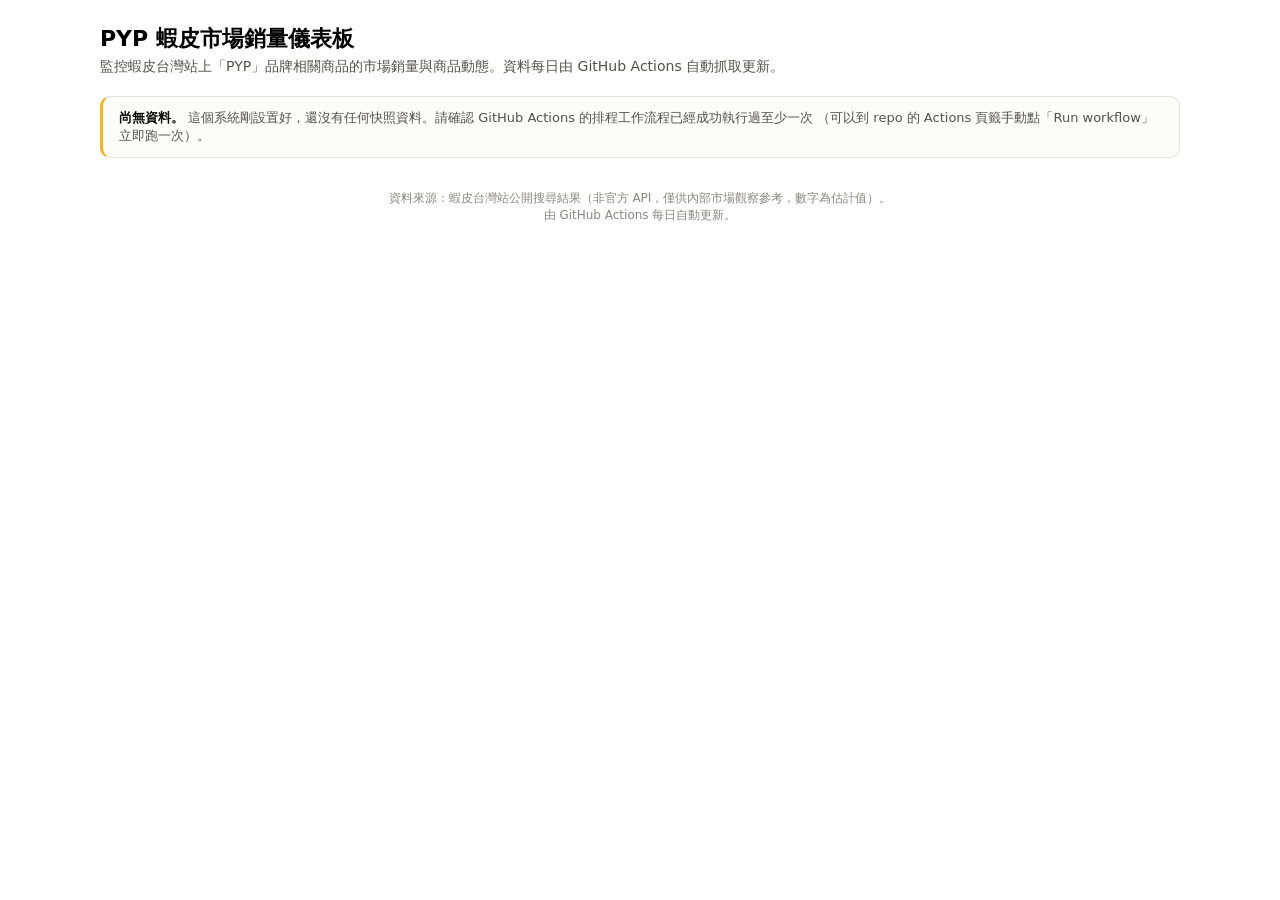
==== docs/index.html @ 97c87313 "Create index.html" ====
<!doctype html>
<html lang="zh-Hant">
<head>
<meta charset="utf-8" />
<meta name="viewport" content="width=device-width, initial-scale=1" />
<title>PYP 蝦皮市場銷量儀表板</title>
<style>
  .viz-root {
    color-scheme: light;
    --surface-1:      #fcfcfb;
    --page-plane:     #f9f9f7;
    --text-primary:   #0b0b0b;
    --text-secondary: #52514e;
    --text-muted:     #898781;
    --gridline:       #e1e0d9;
    --baseline:       #c3c2b7;
    --border:         rgba(11,11,11,0.10);
    --series-1:       #2a78d6; /* blue */
    --series-2:       #eb6834; /* orange */
    --series-3:       #1baf7a; /* aqua */
    --status-good:    #0ca30c;
    --status-warn:    #fab219;
    --status-crit:    #d03b3b;
  }
  @media (prefers-color-scheme: dark) {
    :root:where(:not([data-theme="light"])) .viz-root {
      color-scheme: dark;
      --surface-1:      #1a1a19;
      --page-plane:     #0d0d0d;
      --text-primary:   #ffffff;
      --text-secondary: #c3c2b7;
      --text-muted:     #898781;
      --gridline:       #2c2c2a;
      --baseline:       #383835;
      --border:         rgba(255,255,255,0.10);
      --series-1:       #3987e5;
      --series-2:       #d95926;
      --series-3:       #199e70;
      --status-good:    #0ca30c;
      --status-warn:    #fab219;
      --status-crit:    #e66767;
    }
  }
  :root[data-theme="dark"] .viz-root {
    color-scheme: dark;
    --surface-1:      #1a1a19;
    --page-plane:     #0d0d0d;
    --text-primary:   #ffffff;
    --text-secondary: #c3c2b7;
    --text-muted:     #898781;
    --gridline:       #2c2c2a;
    --baseline:       #383835;
    --border:         rgba(255,255,255,0.10);
    --series-1:       #3987e5;
    --series-2:       #d95926;
    --series-3:       #199e70;
    --status-good:    #0ca30c;
    --status-warn:    #fab219;
    --status-crit:    #e66767;
  }

  * { box-sizing: border-box; }
  html, body {
    margin: 0;
    background: var(--page-plane);
    color: var(--text-primary);
    font-family: system-ui, -apple-system, "Segoe UI", "PingFang TC", "Microsoft JhengHei", sans-serif;
  }
  body { padding: 24px 16px 64px; }
  .wrap { max-width: 1080px; margin: 0 auto; }

  header h1 { font-size: 22px; margin: 0 0 4px; }
  header p.sub { color: var(--text-secondary); margin: 0 0 20px; font-size: 14px; }

  .banner {
    border: 1px solid var(--border);
    background: var(--surface-1);
    border-radius: 10px;
    padding: 12px 16px;
    font-size: 13px;
    color: var(--text-secondary);
    margin-bottom: 20px;
    display: none;
  }
  .banner.show { display: block; }
  .banner.warn { border-left: 3px solid var(--status-warn); }
  .banner strong { color: var(--text-primary); }

  .stat-grid {
    display: grid;
    grid-template-columns: repeat(auto-fit, minmax(150px, 1fr));
    gap: 10px;
    margin-bottom: 24px;
  }
  .stat-tile {
    background: var(--surface-1);
    border: 1px solid var(--border);
    border-radius: 10px;
    padding: 14px 16px;
  }
  .stat-tile .label { font-size: 12px; color: var(--text-muted); margin-bottom: 6px; }
  .stat-tile .value {
    font-size: 26px;
    font-weight: 600;
    font-variant-numeric: proportional-nums;
  }
  .stat-tile .value small { font-size: 13px; color: var(--text-secondary); font-weight: 400; }

  section {
    background: var(--surface-1);
    border: 1px solid var(--border);
    border-radius: 12px;
    padding: 18px 20px;
    margin-bottom: 20px;
  }
  section h2 {
    font-size: 15px;
    margin: 0 0 14px;
    display: flex;
    align-items: center;
    justify-content: space-between;
    gap: 12px;
    flex-wrap: wrap;
  }
  section h2 .controls { display: flex; gap: 8px; align-items: center; font-weight: 400; }

  select, button {
    font: inherit;
    font-size: 13px;
    padding: 6px 10px;
    border-radius: 6px;
    border: 1px solid var(--border);
    background: var(--page-plane);
    color: var(--text-primary);
  }
  button { cursor: pointer; }
  button.active { background: var(--series-1); color: #fff; border-color: var(--series-1); }

  .chart-wrap { overflow-x: auto; }
  svg text { fill: var(--text-secondary); font-size: 11px; font-family: inherit; }
  .bar-value { fill: var(--text-primary); font-size: 11px; font-variant-numeric: tabular-nums; }
  .grid-line { stroke: var(--gridline); stroke-width: 1; }
  .baseline { stroke: var(--baseline); stroke-width: 1; }

  table { width: 100%; border-collapse: collapse; font-size: 13px; }
  table.wide-scroll-wrap { display: block; overflow-x: auto; }
  th, td {
    text-align: left;
    padding: 8px 10px;
    border-bottom: 1px solid var(--gridline);
    white-space: nowrap;
  }
  th { color: var(--text-muted); font-weight: 500; font-size: 12px; }
  td.num, th.num { text-align: right; font-variant-numeric: tabular-nums; }
  td.name-cell { white-space: normal; max-width: 320px; }
  tr:last-child td { border-bottom: none; }
  a { color: var(--series-1); text-decoration: none; }
  a:hover { text-decoration: underline; }

  .badge {
    display: inline-block;
    font-size: 11px;
    padding: 1px 6px;
    border-radius: 999px;
    border: 1px solid var(--border);
    color: var(--text-muted);
    margin-left: 6px;
  }
  .badge.partial { color: var(--status-warn); border-color: var(--status-warn); }

  .empty-state {
    color: var(--text-muted);
    font-size: 13px;
    padding: 24px 0;
    text-align: center;
  }

  footer { color: var(--text-muted); font-size: 12px; text-align: center; margin-top: 32px; }
  footer a { color: var(--text-muted); text-decoration: underline; }
</style>
</head>
<body>
<div class="viz-root wrap">

  <header>
    <h1>PYP 蝦皮市場銷量儀表板</h1>
    <p class="sub">監控蝦皮台灣站上「PYP」品牌相關商品的市場銷量與商品動態。資料每日由 GitHub Actions 自動抓取更新。</p>
  </header>

  <div id="banner-no-data" class="banner warn">
    <strong>尚無資料。</strong>
    這個系統剛設置好，還沒有任何快照資料。請確認 GitHub Actions 的排程工作流程已經成功執行過至少一次
    （可以到 repo 的 Actions 頁籤手動點「Run workflow」立即跑一次）。
  </div>

  <div id="banner-stale" class="banner warn">
    <strong>資料可能已過期。</strong>
    <span id="stale-detail"></span>
    這通常代表爬蟲最近被蝦皮擋下了，請檢查 GitHub Actions 的執行紀錄。
  </div>

  <div id="banner-partial" class="banner">
    <strong>提醒：</strong>
    目前顯示的部分銷量估計值標示了 <span class="badge partial">偏低估計</span>，代表系統在該期間開始前還沒開始追蹤這項商品，
    估計值可能低於實際銷量。詳見 README 的計算方式說明。
  </div>

  <div id="app" style="display:none">

    <div class="stat-grid">
      <div class="stat-tile"><div class="label">目前追蹤商品數</div><div class="value" id="stat-items">–</div></div>
      <div class="stat-tile"><div class="label">目前追蹤賣家數</div><div class="value" id="stat-shops">–</div></div>
      <div class="stat-tile"><div class="label">已累積追蹤天數</div><div class="value" id="stat-days">–</div></div>
      <div class="stat-tile"><div class="label">最後更新</div><div class="value" id="stat-updated" style="font-size:16px">–</div></div>
    </div>

    <section>
      <h2>
        <span>各期預估銷量趨勢</span>
        <span class="controls">
          <button id="btn-quarterly" class="active">季</button>
          <button id="btn-annual">年</button>
        </span>
      </h2>
      <div class="chart-wrap"><svg id="trend-chart" width="100%" height="220"></svg></div>
      <div id="trend-empty" class="empty-state" style="display:none">目前資料還不足以畫出趨勢圖，至少需要走過一個完整的統計期間。</div>
    </section>

    <section>
      <h2>
        <span>商品排行</span>
        <span class="controls">
          <label style="font-size:13px;color:var(--text-secondary)">期間：</label>
          <select id="period-select"></select>
        </span>
      </h2>
      <div class="wide-scroll-wrap">
        <table id="items-table">
          <thead>
            <tr>
              <th>#</th>
              <th>商品名稱</th>
              <th>賣家</th>
              <th class="num">價格</th>
              <th class="num">預估銷量</th>
              <th>關鍵字</th>
            </tr>
          </thead>
          <tbody></tbody>
        </table>
      </div>
      <div id="items-empty" class="empty-state" style="display:none">此期間沒有資料。</div>
    </section>

    <section>
      <h2><span>賣家排行</span></h2>
      <div class="wide-scroll-wrap">
        <table id="shops-table">
          <thead>
            <tr>
              <th>#</th>
              <th>賣家</th>
              <th class="num">商品數</th>
              <th class="num">預估銷量</th>
            </tr>
          </thead>
          <tbody></tbody>
        </table>
      </div>
      <div id="shops-empty" class="empty-state" style="display:none">此期間沒有資料。</div>
    </section>

    <section>
      <h2><span>目前追蹤中的商品（最新一次快照）</span></h2>
      <div class="wide-scroll-wrap">
        <table id="latest-table">
          <thead>
            <tr>
              <th>#</th>
              <th>商品名稱</th>
              <th>賣家</th>
              <th class="num">價格</th>
              <th class="num">累計已售</th>
              <th>最後看到日期</th>
            </tr>
          </thead>
          <tbody></tbody>
        </table>
      </div>
    </section>

  </div>

  <footer>
    資料來源：蝦皮台灣站公開搜尋結果（非官方 API，僅供內部市場觀察參考，數字為估計值）。
    <br />由 GitHub Actions 每日自動更新。
  </footer>

</div>

<script>
(function () {
  "use strict";

  const fmtInt = (n) => (n === null || n === undefined) ? "–" : n.toLocaleString("zh-TW");
  const fmtPrice = (n) => (n === null || n === undefined) ? "–" : "NT$" + n.toLocaleString("zh-TW", {maximumFractionDigits: 0});

  async function loadJSON(path) {
    try {
      const res = await fetch(path, { cache: "no-store" });
      if (!res.ok) return null;
      return await res.json();
    } catch (e) {
      return null;
    }
  }

  function daysSinceDateString(dateStr) {
    // dateStr is a plain "YYYY-MM-DD" (no time/timezone) date, e.g. meta.last_date
    const then = new Date(dateStr + "T00:00:00+08:00");
    const now = new Date();
    return Math.floor((now - then) / (1000 * 60 * 60 * 24));
  }

  function renderTrendChart(periods) {
    const svg = document.getElementById("trend-chart");
    const emptyEl = document.getElementById("trend-empty");
    svg.innerHTML = "";

    if (!periods || periods.length === 0) {
      emptyEl.style.display = "block";
      svg.style.display = "none";
      return;
    }
    emptyEl.style.display = "none";
    svg.style.display = "block";

    const W = Math.max(480, periods.length * 90);
    const H = 220;
    const padL = 46, padR = 16, padT = 16, padB = 32;
    svg.setAttribute("viewBox", `0 0 ${W} ${H}`);
    svg.setAttribute("width", W);

    const maxVal = Math.max(1, ...periods.map(p => p.total_sold_estimate || 0));
    const innerH = H - padT - padB;
    const innerW = W - padL - padR;
    const barSlot = innerW / periods.length;
    const barW = Math.min(48, barSlot * 0.5);

    const ns = "http://www.w3.org/2000/svg";
    const g = document.createElementNS(ns, "g");

    // gridlines (4 horizontal steps)
    const steps = 4;
    for (let i = 0; i <= steps; i++) {
      const y = padT + innerH - (innerH * i / steps);
      const line = document.createElementNS(ns, "line");
      line.setAttribute("x1", padL); line.setAttribute("x2", W - padR);
      line.setAttribute("y1", y); line.setAttribute("y2", y);
      line.setAttribute("class", i === 0 ? "baseline" : "grid-line");
      g.appendChild(line);

      const label = document.createElementNS(ns, "text");
      label.setAttribute("x", padL - 8);
      label.setAttribute("y", y + 4);
      label.setAttribute("text-anchor", "end");
      label.textContent = Math.round(maxVal * i / steps).toLocaleString("zh-TW");
      g.appendChild(label);
    }

    periods.forEach((p, i) => {
      const val = p.total_sold_estimate || 0;
      const barH = maxVal > 0 ? (val / maxVal) * innerH : 0;
      const x = padL + i * barSlot + (barSlot - barW) / 2;
      const y = padT + innerH - barH;

      const rect = document.createElementNS(ns, "rect");
      rect.setAttribute("x", x);
      rect.setAttribute("y", y);
      rect.setAttribute("width", barW);
      rect.setAttribute("height", Math.max(barH, 1));
      rect.setAttribute("rx", 4);
      rect.setAttribute("fill", "var(--series-1)");
      const title = document.createElementNS(ns, "title");
      title.textContent = `${p.period}：預估銷量 ${val.toLocaleString("zh-TW")} 件${p.has_partial_data ? "（含偏低估計）" : ""}`;
      rect.appendChild(title);
      g.appendChild(rect);

      if (p.has_partial_data) {
        const mark = document.createElementNS(ns, "text");
        mark.setAttribute("x", x + barW / 2);
        mark.setAttribute("y", y - 6);
        mark.setAttribute("text-anchor", "middle");
        mark.setAttribute("fill", "var(--status-warn)");
        mark.textContent = "≈";
        g.appendChild(mark);
      }

      const valLabel = document.createElementNS(ns, "text");
      valLabel.setAttribute("class", "bar-value");
      valLabel.setAttribute("x", x + barW / 2);
      valLabel.setAttribute("y", y - (p.has_partial_data ? 20 : 6));
      valLabel.setAttribute("text-anchor", "middle");
      valLabel.textContent = val.toLocaleString("zh-TW");
      g.appendChild(valLabel);

      const xLabel = document.createElementNS(ns, "text");
      xLabel.setAttribute("x", x + barW / 2);
      xLabel.setAttribute("y", H - padB + 18);
      xLabel.setAttribute("text-anchor", "middle");
      xLabel.textContent = p.period;
      g.appendChild(xLabel);
    });

    svg.appendChild(g);
  }

  function shopLabel(row) {
    const name = row.shop_name;
    const url = row.shop_url || (row.shopid ? `https://shopee.tw/shop/${row.shopid}` : "#");
    const text = name ? name : (row.shopid ? `賣家 #${row.shopid}` : "未知賣家");
    return `<a href="${url}" target="_blank" rel="noopener">${escapeHtml(text)}</a>`;
  }

  function escapeHtml(s) {
    return String(s ?? "").replace(/[&<>"']/g, (c) => ({
      "&": "&amp;", "<": "&lt;", ">": "&gt;", '"': "&quot;", "'": "&#39;",
    }[c]));
  }

  function renderItemsTable(items) {
    const tbody = document.querySelector("#items-table tbody");
    const emptyEl = document.getElementById("items-empty");
    tbody.innerHTML = "";
    if (!items || items.length === 0) {
      emptyEl.style.display = "block";
      return;
    }
    emptyEl.style.display = "none";
    items.slice(0, 50).forEach((row, i) => {
      const tr = document.createElement("tr");
      tr.innerHTML = `
        <td>${i + 1}</td>
        <td class="name-cell"><a href="${row.url}" target="_blank" rel="noopener">${escapeHtml(row.item_name)}</a></td>
        <td>${shopLabel(row)}</td>
        <td class="num">${fmtPrice(row.price_twd)}</td>
        <td class="num">${fmtInt(row.sold_estimate)}${row.partial ? '<span class="badge partial">偏低估計</span>' : ""}</td>
        <td>${escapeHtml(row.keyword)}</td>
      `;
      tbody.appendChild(tr);
    });
  }

  function renderShopsTable(shops) {
    const tbody = document.querySelector("#shops-table tbody");
    const emptyEl = document.getElementById("shops-empty");
    tbody.innerHTML = "";
    if (!shops || shops.length === 0) {
      emptyEl.style.display = "block";
      return;
    }
    emptyEl.style.display = "none";
    shops.slice(0, 30).forEach((row, i) => {
      const tr = document.createElement("tr");
      tr.innerHTML = `
        <td>${i + 1}</td>
        <td>${shopLabel(row)}</td>
        <td class="num">${fmtInt(row.item_count)}</td>
        <td class="num">${fmtInt(row.sold_estimate)}${row.partial ? '<span class="badge partial">偏低估計</span>' : ""}</td>
      `;
      tbody.appendChild(tr);
    });
  }

  function renderLatestTable(latest) {
    const tbody = document.querySelector("#latest-table tbody");
    tbody.innerHTML = "";
    (latest || []).slice(0, 50).forEach((row, i) => {
      const tr = document.createElement("tr");
      tr.innerHTML = `
        <td>${i + 1}</td>
        <td class="name-cell"><a href="${row.url}" target="_blank" rel="noopener">${escapeHtml(row.item_name)}</a></td>
        <td>${shopLabel(row)}</td>
        <td class="num">${fmtPrice(row.price_twd)}</td>
        <td class="num">${fmtInt(row.historical_sold)}</td>
        <td>${escapeHtml(row.date)}</td>
      `;
      tbody.appendChild(tr);
    });
  }

  async function main() {
    const [meta, latest, quarterly, annual] = await Promise.all([
      loadJSON("data/meta.json"),
      loadJSON("data/latest.json"),
      loadJSON("data/quarterly.json"),
      loadJSON("data/annual.json"),
    ]);

    if (!meta || meta.status === "no_data") {
      document.getElementById("banner-no-data").classList.add("show");
      return;
    }

    document.getElementById("app").style.display = "block";
    document.getElementById("stat-items").textContent = fmtInt(meta.total_items_latest);
    document.getElementById("stat-days").textContent = fmtInt(meta.days_tracked);
    document.getElementById("stat-updated").textContent = new Date(meta.last_updated).toLocaleString("zh-TW");

    const uniqueShops = new Set((latest || []).map(r => r.shopid));
    document.getElementById("stat-shops").textContent = fmtInt(uniqueShops.size);

    const staleDays = daysSinceDateString(meta.last_date);
    if (staleDays >= 2) {
      document.getElementById("stale-detail").textContent =
        `最新資料距今已經 ${staleDays} 天沒有更新（最後日期：${meta.last_date}）。`;
      document.getElementById("banner-stale").classList.add("show");
    }

    const anyPartial = (quarterly || []).some(p => p.has_partial_data) || (annual || []).some(p => p.has_partial_data);
    if (anyPartial) {
      document.getElementById("banner-partial").classList.add("show");
    }

    let mode = "quarterly";
    const dataByMode = { quarterly: quarterly || [], annual: annual || [] };

    const periodSelect = document.getElementById("period-select");

    function populatePeriodSelect() {
      const periods = dataByMode[mode];
      periodSelect.innerHTML = "";
      periods.slice().reverse().forEach((p) => {
        const opt = document.createElement("option");
        opt.value = p.period;
        opt.textContent = p.period;
        periodSelect.appendChild(opt);
      });
    }

    function renderForSelectedPeriod() {
      const periods = dataByMode[mode];
      const selected = periods.find(p => p.period === periodSelect.value) || periods[periods.length - 1];
      if (!selected) {
        renderItemsTable([]);
        renderShopsTable([]);
        return;
      }
      renderItemsTable(selected.items);
      renderShopsTable(selected.shops);
    }

    function refreshAll() {
      renderTrendChart(dataByMode[mode]);
      populatePeriodSelect();
      renderForSelectedPeriod();
    }

    document.getElementById("btn-quarterly").addEventListener("click", () => {
      mode = "quarterly";
      document.getElementById("btn-quarterly").classList.add("active");
      document.getElementById("btn-annual").classList.remove("active");
      refreshAll();
    });
    document.getElementById("btn-annual").addEventListener("click", () => {
      mode = "annual";
      document.getElementById("btn-annual").classList.add("active");
      document.getElementById("btn-quarterly").classList.remove("active");
      refreshAll();
    });
    periodSelect.addEventListener("change", renderForSelectedPeriod);

    refreshAll();
    renderLatestTable(latest);
  }

  main();
})();
</script>
</body>
</html>
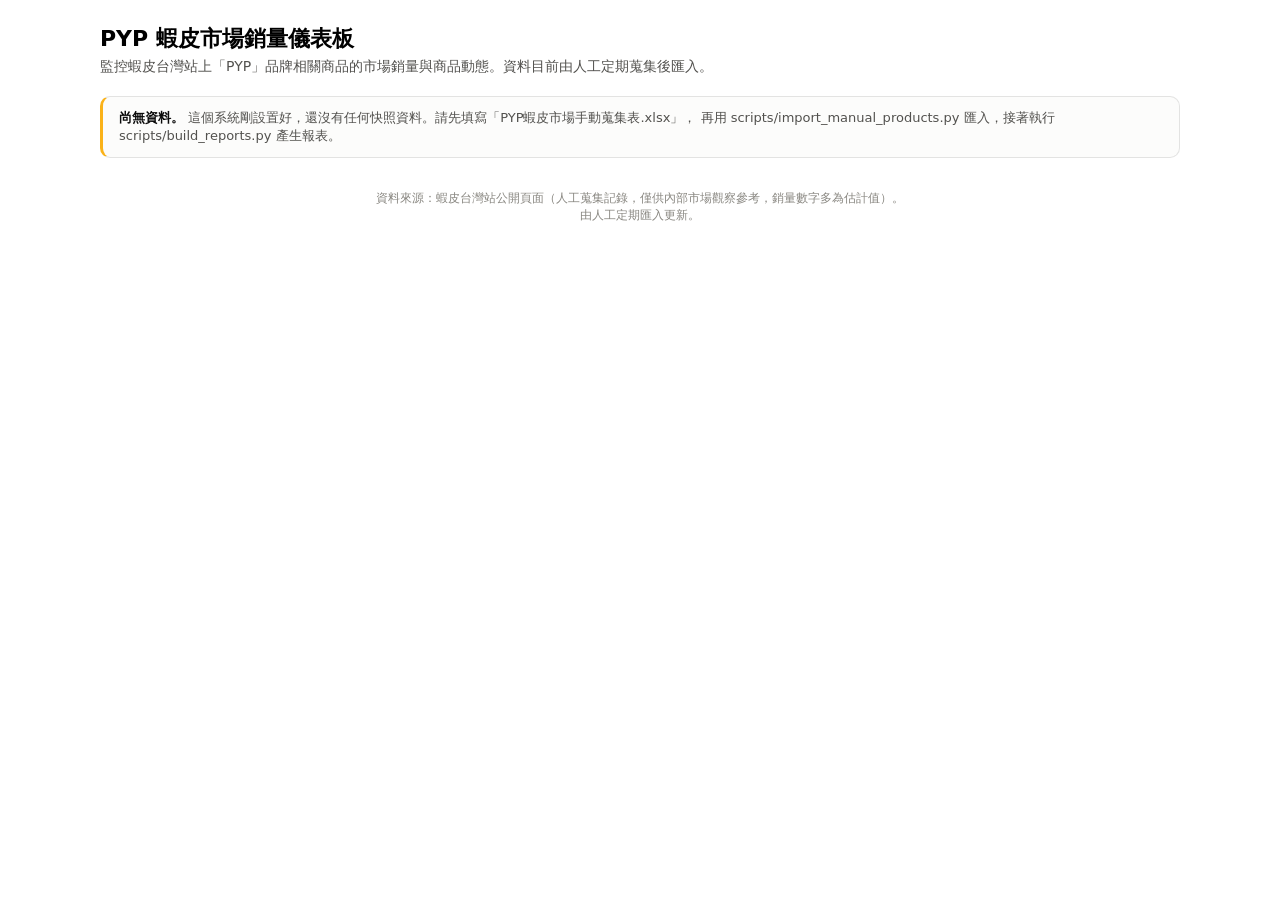
==== commit 7fec3ae4: "Add files via upload" ====
--- a/docs/index.html
+++ b/docs/index.html
@@ -184,19 +184,19 @@
 
   <header>
     <h1>PYP 蝦皮市場銷量儀表板</h1>
-    <p class="sub">監控蝦皮台灣站上「PYP」品牌相關商品的市場銷量與商品動態。資料每日由 GitHub Actions 自動抓取更新。</p>
+    <p class="sub">監控蝦皮台灣站上「PYP」品牌相關商品的市場銷量與商品動態。資料目前由人工定期蒐集後匯入。</p>
   </header>
 
   <div id="banner-no-data" class="banner warn">
     <strong>尚無資料。</strong>
-    這個系統剛設置好，還沒有任何快照資料。請確認 GitHub Actions 的排程工作流程已經成功執行過至少一次
-    （可以到 repo 的 Actions 頁籤手動點「Run workflow」立即跑一次）。
+    這個系統剛設置好，還沒有任何快照資料。請先填寫「PYP蝦皮市場手動蒐集表.xlsx」，
+    再用 scripts/import_manual_products.py 匯入，接著執行 scripts/build_reports.py 產生報表。
   </div>
 
   <div id="banner-stale" class="banner warn">
-    <strong>資料可能已過期。</strong>
+    <strong>資料有一段時間沒更新了。</strong>
     <span id="stale-detail"></span>
-    這通常代表爬蟲最近被蝦皮擋下了，請檢查 GitHub Actions 的執行紀錄。
+    資料目前是人工定期蒐集匯入，建議至少每季更新一次。
   </div>
 
   <div id="banner-partial" class="banner">
@@ -289,11 +289,22 @@
       </div>
     </section>
 
+    <section>
+      <h2><span>規格別市場需求推估</span></h2>
+      <p style="font-size:12px;color:var(--text-muted);margin:-6px 0 14px;">
+        以下數字是<strong style="color:var(--text-secondary)">推估值</strong>，不是蝦皮公開的精確銷量——蝦皮只公開「整個商品」的總銷量，
+        不會公開個別規格（顏色/尺寸等）分別賣了多少。這裡的做法是抽樣該商品最近一批評價，依買家購買的規格分類算出各規格的評價則數佔比，
+        再乘上該商品的總銷量反推。前提假設是「留評價的比例在各規格之間差不多」，實際上可能有落差，僅供參考，不宜視為精確數字。
+      </p>
+      <div id="variant-list"></div>
+      <div id="variant-empty" class="empty-state" style="display:none">目前沒有規格推估資料（尚未匯入「規格評價統計」工作表的資料，這是選填項目）。</div>
+    </section>
+
   </div>
 
   <footer>
-    資料來源：蝦皮台灣站公開搜尋結果（非官方 API，僅供內部市場觀察參考，數字為估計值）。
-    <br />由 GitHub Actions 每日自動更新。
+    資料來源：蝦皮台灣站公開頁面（人工蒐集記錄，僅供內部市場觀察參考，銷量數字多為估計值）。
+    <br />由人工定期匯入更新。
   </footer>
 
 </div>
@@ -489,12 +500,87 @@
     });
   }
 
+  function renderVariantEstimates(payload) {
+    const wrap = document.getElementById("variant-list");
+    const emptyEl = document.getElementById("variant-empty");
+    wrap.innerHTML = "";
+
+    const products = payload && payload.products ? payload.products : [];
+    if (products.length === 0) {
+      emptyEl.style.display = "block";
+      return;
+    }
+    emptyEl.style.display = "none";
+
+    products.forEach((p) => {
+      const card = document.createElement("div");
+      card.style.marginBottom = "18px";
+      card.style.paddingBottom = "14px";
+      card.style.borderBottom = "1px solid var(--gridline)";
+
+      const title = document.createElement("div");
+      title.style.fontSize = "13px";
+      title.style.marginBottom = "8px";
+      title.innerHTML = `<strong>${escapeHtml(p.item_name)}</strong>
+        <span style="color:var(--text-muted)">
+          — 總銷量 ${fmtInt(p.total_sold)} 件，抽樣評價 ${fmtInt(p.sample_total_reviews)} 則
+        </span>`;
+      card.appendChild(title);
+
+      const maxShare = Math.max(...p.variants.map(v => v.share), 0.0001);
+      p.variants.forEach((v) => {
+        const row = document.createElement("div");
+        row.style.display = "flex";
+        row.style.alignItems = "center";
+        row.style.gap = "10px";
+        row.style.marginBottom = "4px";
+        row.style.fontSize = "12px";
+
+        const label = document.createElement("div");
+        label.style.width = "110px";
+        label.style.flexShrink = "0";
+        label.style.color = "var(--text-secondary)";
+        label.textContent = v.variant;
+
+        const barTrack = document.createElement("div");
+        barTrack.style.flex = "1";
+        barTrack.style.background = "var(--gridline)";
+        barTrack.style.borderRadius = "4px";
+        barTrack.style.height = "14px";
+        barTrack.style.position = "relative";
+
+        const barFill = document.createElement("div");
+        barFill.style.width = `${Math.max((v.share / maxShare) * 100, 2)}%`;
+        barFill.style.background = "var(--series-1)";
+        barFill.style.height = "100%";
+        barFill.style.borderRadius = "4px";
+        barTrack.appendChild(barFill);
+
+        const valueLabel = document.createElement("div");
+        valueLabel.style.width = "150px";
+        valueLabel.style.flexShrink = "0";
+        valueLabel.style.textAlign = "right";
+        valueLabel.style.fontVariantNumeric = "tabular-nums";
+        valueLabel.textContent =
+          `${(v.share * 100).toFixed(1)}%（推估約 ${fmtInt(v.estimated_sold)} 件，${v.sample_reviews} 則評價）`;
+
+        row.appendChild(label);
+        row.appendChild(barTrack);
+        row.appendChild(valueLabel);
+        card.appendChild(row);
+      });
+
+      wrap.appendChild(card);
+    });
+  }
+
   async function main() {
-    const [meta, latest, quarterly, annual] = await Promise.all([
+    const [meta, latest, quarterly, annual, variantEstimates] = await Promise.all([
       loadJSON("data/meta.json"),
       loadJSON("data/latest.json"),
       loadJSON("data/quarterly.json"),
       loadJSON("data/annual.json"),
+      loadJSON("data/variant_estimates.json"),
     ]);
 
     if (!meta || meta.status === "no_data") {
@@ -511,7 +597,9 @@
     document.getElementById("stat-shops").textContent = fmtInt(uniqueShops.size);
 
     const staleDays = daysSinceDateString(meta.last_date);
-    if (staleDays >= 2) {
+    if (staleDays >= 100) {
+      // 資料現在是人工定期匯入（建議至少每季一次），所以用比較長的天數才提醒，
+      // 避免「兩天沒更新」這種對每日自動排程才合理的門檻，在人工流程下天天跳警告。
       document.getElementById("stale-detail").textContent =
         `最新資料距今已經 ${staleDays} 天沒有更新（最後日期：${meta.last_date}）。`;
       document.getElementById("banner-stale").classList.add("show");
@@ -572,6 +660,7 @@
 
     refreshAll();
     renderLatestTable(latest);
+    renderVariantEstimates(variantEstimates);
   }
 
   main();
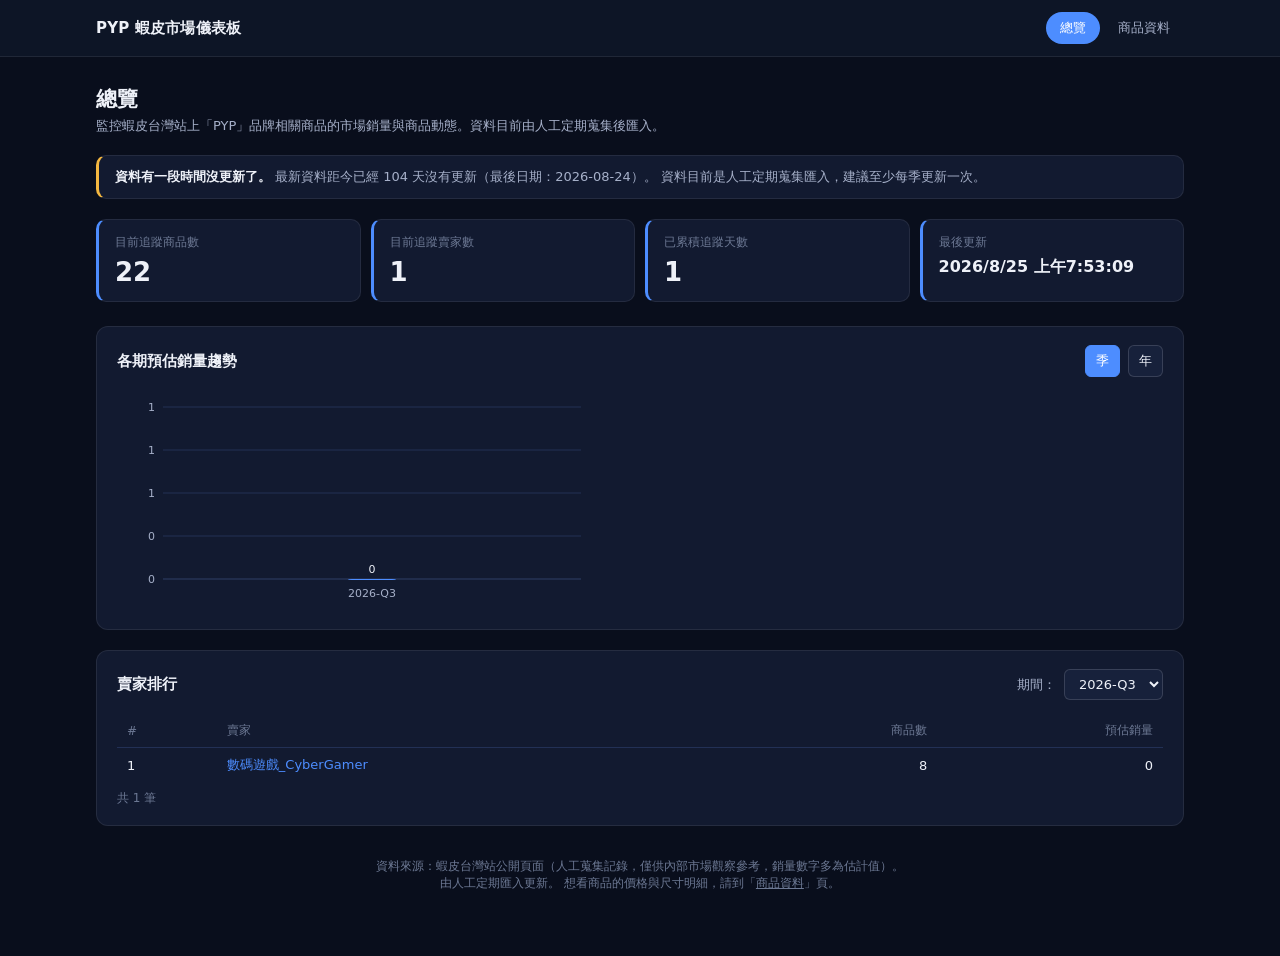
==== commit 521e8248: "666" ====
--- a/docs/index.html
+++ b/docs/index.html
@@ -4,186 +4,24 @@
 <meta charset="utf-8" />
 <meta name="viewport" content="width=device-width, initial-scale=1" />
 <title>PYP 蝦皮市場銷量儀表板</title>
-<style>
-  .viz-root {
-    color-scheme: light;
-    --surface-1:      #fcfcfb;
-    --page-plane:     #f9f9f7;
-    --text-primary:   #0b0b0b;
-    --text-secondary: #52514e;
-    --text-muted:     #898781;
-    --gridline:       #e1e0d9;
-    --baseline:       #c3c2b7;
-    --border:         rgba(11,11,11,0.10);
-    --series-1:       #2a78d6; /* blue */
-    --series-2:       #eb6834; /* orange */
-    --series-3:       #1baf7a; /* aqua */
-    --status-good:    #0ca30c;
-    --status-warn:    #fab219;
-    --status-crit:    #d03b3b;
-  }
-  @media (prefers-color-scheme: dark) {
-    :root:where(:not([data-theme="light"])) .viz-root {
-      color-scheme: dark;
-      --surface-1:      #1a1a19;
-      --page-plane:     #0d0d0d;
-      --text-primary:   #ffffff;
-      --text-secondary: #c3c2b7;
-      --text-muted:     #898781;
-      --gridline:       #2c2c2a;
-      --baseline:       #383835;
-      --border:         rgba(255,255,255,0.10);
-      --series-1:       #3987e5;
-      --series-2:       #d95926;
-      --series-3:       #199e70;
-      --status-good:    #0ca30c;
-      --status-warn:    #fab219;
-      --status-crit:    #e66767;
-    }
-  }
-  :root[data-theme="dark"] .viz-root {
-    color-scheme: dark;
-    --surface-1:      #1a1a19;
-    --page-plane:     #0d0d0d;
-    --text-primary:   #ffffff;
-    --text-secondary: #c3c2b7;
-    --text-muted:     #898781;
-    --gridline:       #2c2c2a;
-    --baseline:       #383835;
-    --border:         rgba(255,255,255,0.10);
-    --series-1:       #3987e5;
-    --series-2:       #d95926;
-    --series-3:       #199e70;
-    --status-good:    #0ca30c;
-    --status-warn:    #fab219;
-    --status-crit:    #e66767;
-  }
-
-  * { box-sizing: border-box; }
-  html, body {
-    margin: 0;
-    background: var(--page-plane);
-    color: var(--text-primary);
-    font-family: system-ui, -apple-system, "Segoe UI", "PingFang TC", "Microsoft JhengHei", sans-serif;
-  }
-  body { padding: 24px 16px 64px; }
-  .wrap { max-width: 1080px; margin: 0 auto; }
-
-  header h1 { font-size: 22px; margin: 0 0 4px; }
-  header p.sub { color: var(--text-secondary); margin: 0 0 20px; font-size: 14px; }
-
-  .banner {
-    border: 1px solid var(--border);
-    background: var(--surface-1);
-    border-radius: 10px;
-    padding: 12px 16px;
-    font-size: 13px;
-    color: var(--text-secondary);
-    margin-bottom: 20px;
-    display: none;
-  }
-  .banner.show { display: block; }
-  .banner.warn { border-left: 3px solid var(--status-warn); }
-  .banner strong { color: var(--text-primary); }
-
-  .stat-grid {
-    display: grid;
-    grid-template-columns: repeat(auto-fit, minmax(150px, 1fr));
-    gap: 10px;
-    margin-bottom: 24px;
-  }
-  .stat-tile {
-    background: var(--surface-1);
-    border: 1px solid var(--border);
-    border-radius: 10px;
-    padding: 14px 16px;
-  }
-  .stat-tile .label { font-size: 12px; color: var(--text-muted); margin-bottom: 6px; }
-  .stat-tile .value {
-    font-size: 26px;
-    font-weight: 600;
-    font-variant-numeric: proportional-nums;
-  }
-  .stat-tile .value small { font-size: 13px; color: var(--text-secondary); font-weight: 400; }
-
-  section {
-    background: var(--surface-1);
-    border: 1px solid var(--border);
-    border-radius: 12px;
-    padding: 18px 20px;
-    margin-bottom: 20px;
-  }
-  section h2 {
-    font-size: 15px;
-    margin: 0 0 14px;
-    display: flex;
-    align-items: center;
-    justify-content: space-between;
-    gap: 12px;
-    flex-wrap: wrap;
-  }
-  section h2 .controls { display: flex; gap: 8px; align-items: center; font-weight: 400; }
-
-  select, button {
-    font: inherit;
-    font-size: 13px;
-    padding: 6px 10px;
-    border-radius: 6px;
-    border: 1px solid var(--border);
-    background: var(--page-plane);
-    color: var(--text-primary);
-  }
-  button { cursor: pointer; }
-  button.active { background: var(--series-1); color: #fff; border-color: var(--series-1); }
-
-  .chart-wrap { overflow-x: auto; }
-  svg text { fill: var(--text-secondary); font-size: 11px; font-family: inherit; }
-  .bar-value { fill: var(--text-primary); font-size: 11px; font-variant-numeric: tabular-nums; }
-  .grid-line { stroke: var(--gridline); stroke-width: 1; }
-  .baseline { stroke: var(--baseline); stroke-width: 1; }
-
-  table { width: 100%; border-collapse: collapse; font-size: 13px; }
-  table.wide-scroll-wrap { display: block; overflow-x: auto; }
-  th, td {
-    text-align: left;
-    padding: 8px 10px;
-    border-bottom: 1px solid var(--gridline);
-    white-space: nowrap;
-  }
-  th { color: var(--text-muted); font-weight: 500; font-size: 12px; }
-  td.num, th.num { text-align: right; font-variant-numeric: tabular-nums; }
-  td.name-cell { white-space: normal; max-width: 320px; }
-  tr:last-child td { border-bottom: none; }
-  a { color: var(--series-1); text-decoration: none; }
-  a:hover { text-decoration: underline; }
-
-  .badge {
-    display: inline-block;
-    font-size: 11px;
-    padding: 1px 6px;
-    border-radius: 999px;
-    border: 1px solid var(--border);
-    color: var(--text-muted);
-    margin-left: 6px;
-  }
-  .badge.partial { color: var(--status-warn); border-color: var(--status-warn); }
-
-  .empty-state {
-    color: var(--text-muted);
-    font-size: 13px;
-    padding: 24px 0;
-    text-align: center;
-  }
-
-  footer { color: var(--text-muted); font-size: 12px; text-align: center; margin-top: 32px; }
-  footer a { color: var(--text-muted); text-decoration: underline; }
-</style>
+<link rel="stylesheet" href="assets/style.css" />
 </head>
 <body>
-<div class="viz-root wrap">
+
+<nav class="topnav">
+  <div class="topnav-inner">
+    <a class="brand" href="index.html">PYP 蝦皮市場儀表板</a>
+    <div class="nav-links">
+      <a href="index.html" data-nav="home">總覽</a>
+      <a href="products.html" data-nav="products">商品資料</a>
+    </div>
+  </div>
+</nav>
+
+<div class="wrap">
 
   <header>
-    <h1>PYP 蝦皮市場銷量儀表板</h1>
+    <h1>總覽</h1>
     <p class="sub">監控蝦皮台灣站上「PYP」品牌相關商品的市場銷量與商品動態。資料目前由人工定期蒐集後匯入。</p>
   </header>
 
@@ -228,32 +66,13 @@
 
     <section>
       <h2>
-        <span>商品排行</span>
+        <span>賣家排行</span>
         <span class="controls">
           <label style="font-size:13px;color:var(--text-secondary)">期間：</label>
           <select id="period-select"></select>
+          <select id="shops-page-select"></select>
         </span>
       </h2>
-      <div class="wide-scroll-wrap">
-        <table id="items-table">
-          <thead>
-            <tr>
-              <th>#</th>
-              <th>商品名稱</th>
-              <th>賣家</th>
-              <th class="num">價格</th>
-              <th class="num">預估銷量</th>
-              <th>關鍵字</th>
-            </tr>
-          </thead>
-          <tbody></tbody>
-        </table>
-      </div>
-      <div id="items-empty" class="empty-state" style="display:none">此期間沒有資料。</div>
-    </section>
-
-    <section>
-      <h2><span>賣家排行</span></h2>
       <div class="wide-scroll-wrap">
         <table id="shops-table">
           <thead>
@@ -268,319 +87,60 @@
         </table>
       </div>
       <div id="shops-empty" class="empty-state" style="display:none">此期間沒有資料。</div>
-    </section>
-
-    <section>
-      <h2><span>目前追蹤中的商品（最新一次快照）</span></h2>
-      <div class="wide-scroll-wrap">
-        <table id="latest-table">
-          <thead>
-            <tr>
-              <th>#</th>
-              <th>商品名稱</th>
-              <th>賣家</th>
-              <th class="num">價格</th>
-              <th class="num">累計已售</th>
-              <th>最後看到日期</th>
-            </tr>
-          </thead>
-          <tbody></tbody>
-        </table>
-      </div>
-    </section>
-
-    <section>
-      <h2><span>規格別市場需求推估</span></h2>
-      <p style="font-size:12px;color:var(--text-muted);margin:-6px 0 14px;">
-        以下數字是<strong style="color:var(--text-secondary)">推估值</strong>，不是蝦皮公開的精確銷量——蝦皮只公開「整個商品」的總銷量，
-        不會公開個別規格（顏色/尺寸等）分別賣了多少。這裡的做法是抽樣該商品最近一批評價，依買家購買的規格分類算出各規格的評價則數佔比，
-        再乘上該商品的總銷量反推。前提假設是「留評價的比例在各規格之間差不多」，實際上可能有落差，僅供參考，不宜視為精確數字。
-      </p>
-      <div id="variant-list"></div>
-      <div id="variant-empty" class="empty-state" style="display:none">目前沒有規格推估資料（尚未匯入「規格評價統計」工作表的資料，這是選填項目）。</div>
+      <div id="shops-pager-info" class="pager-info" style="margin-top:8px"></div>
     </section>
 
   </div>
 
   <footer>
     資料來源：蝦皮台灣站公開頁面（人工蒐集記錄，僅供內部市場觀察參考，銷量數字多為估計值）。
-    <br />由人工定期匯入更新。
+    <br />由人工定期匯入更新。&nbsp;想看商品的價格與尺寸明細，請到「<a href="products.html">商品資料</a>」頁。
   </footer>
 
 </div>
 
+<script src="assets/dashboard.js"></script>
 <script>
 (function () {
   "use strict";
-
-  const fmtInt = (n) => (n === null || n === undefined) ? "–" : n.toLocaleString("zh-TW");
-  const fmtPrice = (n) => (n === null || n === undefined) ? "–" : "NT$" + n.toLocaleString("zh-TW", {maximumFractionDigits: 0});
-
-  async function loadJSON(path) {
-    try {
-      const res = await fetch(path, { cache: "no-store" });
-      if (!res.ok) return null;
-      return await res.json();
-    } catch (e) {
-      return null;
-    }
-  }
-
-  function daysSinceDateString(dateStr) {
-    // dateStr is a plain "YYYY-MM-DD" (no time/timezone) date, e.g. meta.last_date
-    const then = new Date(dateStr + "T00:00:00+08:00");
-    const now = new Date();
-    return Math.floor((now - then) / (1000 * 60 * 60 * 24));
-  }
-
-  function renderTrendChart(periods) {
-    const svg = document.getElementById("trend-chart");
-    const emptyEl = document.getElementById("trend-empty");
-    svg.innerHTML = "";
-
-    if (!periods || periods.length === 0) {
-      emptyEl.style.display = "block";
-      svg.style.display = "none";
-      return;
-    }
-    emptyEl.style.display = "none";
-    svg.style.display = "block";
-
-    const W = Math.max(480, periods.length * 90);
-    const H = 220;
-    const padL = 46, padR = 16, padT = 16, padB = 32;
-    svg.setAttribute("viewBox", `0 0 ${W} ${H}`);
-    svg.setAttribute("width", W);
-
-    const maxVal = Math.max(1, ...periods.map(p => p.total_sold_estimate || 0));
-    const innerH = H - padT - padB;
-    const innerW = W - padL - padR;
-    const barSlot = innerW / periods.length;
-    const barW = Math.min(48, barSlot * 0.5);
-
-    const ns = "http://www.w3.org/2000/svg";
-    const g = document.createElementNS(ns, "g");
-
-    // gridlines (4 horizontal steps)
-    const steps = 4;
-    for (let i = 0; i <= steps; i++) {
-      const y = padT + innerH - (innerH * i / steps);
-      const line = document.createElementNS(ns, "line");
-      line.setAttribute("x1", padL); line.setAttribute("x2", W - padR);
-      line.setAttribute("y1", y); line.setAttribute("y2", y);
-      line.setAttribute("class", i === 0 ? "baseline" : "grid-line");
-      g.appendChild(line);
-
-      const label = document.createElementNS(ns, "text");
-      label.setAttribute("x", padL - 8);
-      label.setAttribute("y", y + 4);
-      label.setAttribute("text-anchor", "end");
-      label.textContent = Math.round(maxVal * i / steps).toLocaleString("zh-TW");
-      g.appendChild(label);
-    }
-
-    periods.forEach((p, i) => {
-      const val = p.total_sold_estimate || 0;
-      const barH = maxVal > 0 ? (val / maxVal) * innerH : 0;
-      const x = padL + i * barSlot + (barSlot - barW) / 2;
-      const y = padT + innerH - barH;
-
-      const rect = document.createElementNS(ns, "rect");
-      rect.setAttribute("x", x);
-      rect.setAttribute("y", y);
-      rect.setAttribute("width", barW);
-      rect.setAttribute("height", Math.max(barH, 1));
-      rect.setAttribute("rx", 4);
-      rect.setAttribute("fill", "var(--series-1)");
-      const title = document.createElementNS(ns, "title");
-      title.textContent = `${p.period}：預估銷量 ${val.toLocaleString("zh-TW")} 件${p.has_partial_data ? "（含偏低估計）" : ""}`;
-      rect.appendChild(title);
-      g.appendChild(rect);
-
-      if (p.has_partial_data) {
-        const mark = document.createElementNS(ns, "text");
-        mark.setAttribute("x", x + barW / 2);
-        mark.setAttribute("y", y - 6);
-        mark.setAttribute("text-anchor", "middle");
-        mark.setAttribute("fill", "var(--status-warn)");
-        mark.textContent = "≈";
-        g.appendChild(mark);
-      }
-
-      const valLabel = document.createElementNS(ns, "text");
-      valLabel.setAttribute("class", "bar-value");
-      valLabel.setAttribute("x", x + barW / 2);
-      valLabel.setAttribute("y", y - (p.has_partial_data ? 20 : 6));
-      valLabel.setAttribute("text-anchor", "middle");
-      valLabel.textContent = val.toLocaleString("zh-TW");
-      g.appendChild(valLabel);
-
-      const xLabel = document.createElementNS(ns, "text");
-      xLabel.setAttribute("x", x + barW / 2);
-      xLabel.setAttribute("y", H - padB + 18);
-      xLabel.setAttribute("text-anchor", "middle");
-      xLabel.textContent = p.period;
-      g.appendChild(xLabel);
-    });
-
-    svg.appendChild(g);
-  }
-
-  function shopLabel(row) {
-    const name = row.shop_name;
-    const url = row.shop_url || (row.shopid ? `https://shopee.tw/shop/${row.shopid}` : "#");
-    const text = name ? name : (row.shopid ? `賣家 #${row.shopid}` : "未知賣家");
-    return `<a href="${url}" target="_blank" rel="noopener">${escapeHtml(text)}</a>`;
-  }
-
-  function escapeHtml(s) {
-    return String(s ?? "").replace(/[&<>"']/g, (c) => ({
-      "&": "&amp;", "<": "&lt;", ">": "&gt;", '"': "&quot;", "'": "&#39;",
-    }[c]));
-  }
-
-  function renderItemsTable(items) {
-    const tbody = document.querySelector("#items-table tbody");
-    const emptyEl = document.getElementById("items-empty");
-    tbody.innerHTML = "";
-    if (!items || items.length === 0) {
-      emptyEl.style.display = "block";
-      return;
-    }
-    emptyEl.style.display = "none";
-    items.slice(0, 50).forEach((row, i) => {
-      const tr = document.createElement("tr");
-      tr.innerHTML = `
-        <td>${i + 1}</td>
-        <td class="name-cell"><a href="${row.url}" target="_blank" rel="noopener">${escapeHtml(row.item_name)}</a></td>
-        <td>${shopLabel(row)}</td>
-        <td class="num">${fmtPrice(row.price_twd)}</td>
-        <td class="num">${fmtInt(row.sold_estimate)}${row.partial ? '<span class="badge partial">偏低估計</span>' : ""}</td>
-        <td>${escapeHtml(row.keyword)}</td>
-      `;
-      tbody.appendChild(tr);
-    });
-  }
+  markActiveNav("home");
 
   function renderShopsTable(shops) {
     const tbody = document.querySelector("#shops-table tbody");
     const emptyEl = document.getElementById("shops-empty");
+    const pageSelect = document.getElementById("shops-page-select");
+    const infoEl = document.getElementById("shops-pager-info");
     tbody.innerHTML = "";
+
     if (!shops || shops.length === 0) {
       emptyEl.style.display = "block";
+      pageSelect.style.display = "none";
+      infoEl.textContent = "";
       return;
     }
     emptyEl.style.display = "none";
-    shops.slice(0, 30).forEach((row, i) => {
-      const tr = document.createElement("tr");
-      tr.innerHTML = `
-        <td>${i + 1}</td>
-        <td>${shopLabel(row)}</td>
-        <td class="num">${fmtInt(row.item_count)}</td>
-        <td class="num">${fmtInt(row.sold_estimate)}${row.partial ? '<span class="badge partial">偏低估計</span>' : ""}</td>
-      `;
-      tbody.appendChild(tr);
+
+    setupPager(pageSelect, infoEl, shops, 20, (pageRows, startIdx) => {
+      tbody.innerHTML = "";
+      pageRows.forEach((row, i) => {
+        const tr = document.createElement("tr");
+        tr.innerHTML = `
+          <td>${startIdx + i + 1}</td>
+          <td>${shopLabel(row)}</td>
+          <td class="num">${fmtInt(row.item_count)}</td>
+          <td class="num">${fmtInt(row.sold_estimate)}${row.partial ? '<span class="badge partial">偏低估計</span>' : ""}</td>
+        `;
+        tbody.appendChild(tr);
+      });
     });
   }
 
-  function renderLatestTable(latest) {
-    const tbody = document.querySelector("#latest-table tbody");
-    tbody.innerHTML = "";
-    (latest || []).slice(0, 50).forEach((row, i) => {
-      const tr = document.createElement("tr");
-      tr.innerHTML = `
-        <td>${i + 1}</td>
-        <td class="name-cell"><a href="${row.url}" target="_blank" rel="noopener">${escapeHtml(row.item_name)}</a></td>
-        <td>${shopLabel(row)}</td>
-        <td class="num">${fmtPrice(row.price_twd)}</td>
-        <td class="num">${fmtInt(row.historical_sold)}</td>
-        <td>${escapeHtml(row.date)}</td>
-      `;
-      tbody.appendChild(tr);
-    });
-  }
-
-  function renderVariantEstimates(payload) {
-    const wrap = document.getElementById("variant-list");
-    const emptyEl = document.getElementById("variant-empty");
-    wrap.innerHTML = "";
-
-    const products = payload && payload.products ? payload.products : [];
-    if (products.length === 0) {
-      emptyEl.style.display = "block";
-      return;
-    }
-    emptyEl.style.display = "none";
-
-    products.forEach((p) => {
-      const card = document.createElement("div");
-      card.style.marginBottom = "18px";
-      card.style.paddingBottom = "14px";
-      card.style.borderBottom = "1px solid var(--gridline)";
-
-      const title = document.createElement("div");
-      title.style.fontSize = "13px";
-      title.style.marginBottom = "8px";
-      title.innerHTML = `<strong>${escapeHtml(p.item_name)}</strong>
-        <span style="color:var(--text-muted)">
-          — 總銷量 ${fmtInt(p.total_sold)} 件，抽樣評價 ${fmtInt(p.sample_total_reviews)} 則
-        </span>`;
-      card.appendChild(title);
-
-      const maxShare = Math.max(...p.variants.map(v => v.share), 0.0001);
-      p.variants.forEach((v) => {
-        const row = document.createElement("div");
-        row.style.display = "flex";
-        row.style.alignItems = "center";
-        row.style.gap = "10px";
-        row.style.marginBottom = "4px";
-        row.style.fontSize = "12px";
-
-        const label = document.createElement("div");
-        label.style.width = "110px";
-        label.style.flexShrink = "0";
-        label.style.color = "var(--text-secondary)";
-        label.textContent = v.variant;
-
-        const barTrack = document.createElement("div");
-        barTrack.style.flex = "1";
-        barTrack.style.background = "var(--gridline)";
-        barTrack.style.borderRadius = "4px";
-        barTrack.style.height = "14px";
-        barTrack.style.position = "relative";
-
-        const barFill = document.createElement("div");
-        barFill.style.width = `${Math.max((v.share / maxShare) * 100, 2)}%`;
-        barFill.style.background = "var(--series-1)";
-        barFill.style.height = "100%";
-        barFill.style.borderRadius = "4px";
-        barTrack.appendChild(barFill);
-
-        const valueLabel = document.createElement("div");
-        valueLabel.style.width = "150px";
-        valueLabel.style.flexShrink = "0";
-        valueLabel.style.textAlign = "right";
-        valueLabel.style.fontVariantNumeric = "tabular-nums";
-        valueLabel.textContent =
-          `${(v.share * 100).toFixed(1)}%（推估約 ${fmtInt(v.estimated_sold)} 件，${v.sample_reviews} 則評價）`;
-
-        row.appendChild(label);
-        row.appendChild(barTrack);
-        row.appendChild(valueLabel);
-        card.appendChild(row);
-      });
-
-      wrap.appendChild(card);
-    });
-  }
-
   async function main() {
-    const [meta, latest, quarterly, annual, variantEstimates] = await Promise.all([
+    const [meta, latest, quarterly, annual] = await Promise.all([
       loadJSON("data/meta.json"),
       loadJSON("data/latest.json"),
       loadJSON("data/quarterly.json"),
       loadJSON("data/annual.json"),
-      loadJSON("data/variant_estimates.json"),
     ]);
 
     if (!meta || meta.status === "no_data") {
@@ -598,8 +158,6 @@
 
     const staleDays = daysSinceDateString(meta.last_date);
     if (staleDays >= 100) {
-      // 資料現在是人工定期匯入（建議至少每季一次），所以用比較長的天數才提醒，
-      // 避免「兩天沒更新」這種對每日自動排程才合理的門檻，在人工流程下天天跳警告。
       document.getElementById("stale-detail").textContent =
         `最新資料距今已經 ${staleDays} 天沒有更新（最後日期：${meta.last_date}）。`;
       document.getElementById("banner-stale").classList.add("show");
@@ -612,7 +170,6 @@
 
     let mode = "quarterly";
     const dataByMode = { quarterly: quarterly || [], annual: annual || [] };
-
     const periodSelect = document.getElementById("period-select");
 
     function populatePeriodSelect() {
@@ -629,17 +186,11 @@
     function renderForSelectedPeriod() {
       const periods = dataByMode[mode];
       const selected = periods.find(p => p.period === periodSelect.value) || periods[periods.length - 1];
-      if (!selected) {
-        renderItemsTable([]);
-        renderShopsTable([]);
-        return;
-      }
-      renderItemsTable(selected.items);
-      renderShopsTable(selected.shops);
+      renderShopsTable(selected ? selected.shops : []);
     }
 
     function refreshAll() {
-      renderTrendChart(dataByMode[mode]);
+      renderTrendChart(dataByMode[mode], "trend-chart", "trend-empty");
       populatePeriodSelect();
       renderForSelectedPeriod();
     }
@@ -659,8 +210,6 @@
     periodSelect.addEventListener("change", renderForSelectedPeriod);
 
     refreshAll();
-    renderLatestTable(latest);
-    renderVariantEstimates(variantEstimates);
   }
 
   main();
--- a/docs/assets/style.css
+++ b/docs/assets/style.css
@@ -0,0 +1,198 @@
+/* PYP 蝦皮市場儀表板 — 共用樣式（Navy 深藍主題） */
+
+:root {
+  --bg:             #090e1c;
+  --surface:        #121a30;
+  --surface-2:      #0d1526;
+  --surface-raised: #17213b;
+  --text-primary:   #eef1f8;
+  --text-secondary: #a6b0c9;
+  --text-muted:     #6c7893;
+  --gridline:       #223055;
+  --baseline:       #2e3f66;
+  --border:         rgba(255,255,255,0.08);
+  --border-strong:  rgba(255,255,255,0.14);
+
+  --accent:         #4d8dff;
+  --accent-soft:    rgba(77,141,255,0.14);
+  --series-1:       #4d8dff;
+  --series-2:       #ff9a5c;
+  --series-3:       #34d1a6;
+  --status-good:    #34d1a6;
+  --status-warn:    #f4b740;
+  --status-crit:    #ff6b7a;
+
+  color-scheme: dark;
+}
+
+* { box-sizing: border-box; }
+html, body {
+  margin: 0;
+  background: var(--bg);
+  color: var(--text-primary);
+  font-family: system-ui, -apple-system, "Segoe UI", "PingFang TC", "Microsoft JhengHei", sans-serif;
+}
+body { padding: 0 0 64px; }
+.wrap { max-width: 1120px; margin: 0 auto; padding: 24px 16px 0; }
+
+a { color: var(--accent); text-decoration: none; }
+a:hover { text-decoration: underline; }
+
+/* ---- Top nav ---- */
+.topnav {
+  position: sticky;
+  top: 0;
+  z-index: 10;
+  background: var(--surface-2);
+  border-bottom: 1px solid var(--border);
+  backdrop-filter: blur(6px);
+}
+.topnav-inner {
+  max-width: 1120px;
+  margin: 0 auto;
+  padding: 12px 16px;
+  display: flex;
+  align-items: center;
+  justify-content: space-between;
+  gap: 16px;
+  flex-wrap: wrap;
+}
+.topnav .brand {
+  color: var(--text-primary);
+  font-weight: 700;
+  font-size: 15px;
+  letter-spacing: 0.2px;
+}
+.topnav .brand:hover { text-decoration: none; opacity: 0.85; }
+.nav-links { display: flex; gap: 4px; }
+.nav-links a {
+  color: var(--text-secondary);
+  font-size: 13px;
+  font-weight: 500;
+  padding: 7px 14px;
+  border-radius: 999px;
+  transition: background 0.15s, color 0.15s;
+}
+.nav-links a:hover { text-decoration: none; color: var(--text-primary); background: var(--surface-raised); }
+.nav-links a.active { color: #fff; background: var(--accent); }
+
+/* ---- Header ---- */
+header h1 { font-size: 21px; margin: 4px 0 4px; }
+header p.sub { color: var(--text-secondary); margin: 0 0 20px; font-size: 13px; }
+
+/* ---- Banners ---- */
+.banner {
+  border: 1px solid var(--border);
+  background: var(--surface);
+  border-radius: 10px;
+  padding: 12px 16px;
+  font-size: 13px;
+  color: var(--text-secondary);
+  margin-bottom: 20px;
+  display: none;
+}
+.banner.show { display: block; }
+.banner.warn { border-left: 3px solid var(--status-warn); }
+.banner strong { color: var(--text-primary); }
+
+/* ---- Stat tiles ---- */
+.stat-grid {
+  display: grid;
+  grid-template-columns: repeat(auto-fit, minmax(150px, 1fr));
+  gap: 10px;
+  margin-bottom: 24px;
+}
+.stat-tile {
+  background: var(--surface);
+  border: 1px solid var(--border);
+  border-left: 3px solid var(--accent);
+  border-radius: 10px;
+  padding: 14px 16px;
+}
+.stat-tile .label { font-size: 12px; color: var(--text-muted); margin-bottom: 6px; }
+.stat-tile .value {
+  font-size: 26px;
+  font-weight: 600;
+  font-variant-numeric: proportional-nums;
+  color: var(--text-primary);
+}
+.stat-tile .value small { font-size: 13px; color: var(--text-secondary); font-weight: 400; }
+
+/* ---- Section cards ---- */
+section {
+  background: var(--surface);
+  border: 1px solid var(--border);
+  border-radius: 12px;
+  padding: 18px 20px;
+  margin-bottom: 20px;
+}
+section h2 {
+  font-size: 15px;
+  margin: 0 0 14px;
+  color: var(--text-primary);
+  display: flex;
+  align-items: center;
+  justify-content: space-between;
+  gap: 12px;
+  flex-wrap: wrap;
+}
+section h2 .controls { display: flex; gap: 8px; align-items: center; font-weight: 400; flex-wrap: wrap; }
+section p.section-note { font-size: 12px; color: var(--text-muted); margin: -6px 0 14px; }
+
+select, button {
+  font: inherit;
+  font-size: 13px;
+  padding: 6px 10px;
+  border-radius: 6px;
+  border: 1px solid var(--border-strong);
+  background: var(--surface-raised);
+  color: var(--text-primary);
+}
+select:focus, button:focus { outline: 1px solid var(--accent); outline-offset: 1px; }
+button { cursor: pointer; }
+button.active { background: var(--accent); color: #fff; border-color: var(--accent); }
+
+.pager-info { font-size: 12px; color: var(--text-muted); }
+
+/* ---- Chart ---- */
+.chart-wrap { overflow-x: auto; }
+svg text { fill: var(--text-secondary); font-size: 11px; font-family: inherit; }
+.bar-value { fill: var(--text-primary); font-size: 11px; font-variant-numeric: tabular-nums; }
+.grid-line { stroke: var(--gridline); stroke-width: 1; }
+.baseline { stroke: var(--baseline); stroke-width: 1; }
+
+/* ---- Tables ---- */
+table { width: 100%; border-collapse: collapse; font-size: 13px; }
+table.wide-scroll-wrap { display: block; overflow-x: auto; }
+th, td {
+  text-align: left;
+  padding: 8px 10px;
+  border-bottom: 1px solid var(--gridline);
+  white-space: nowrap;
+}
+th { color: var(--text-muted); font-weight: 500; font-size: 12px; }
+td.num, th.num { text-align: right; font-variant-numeric: tabular-nums; }
+td.name-cell { white-space: normal; max-width: 300px; }
+tr:last-child td { border-bottom: none; }
+tbody tr:hover td { background: var(--surface-raised); }
+
+.badge {
+  display: inline-block;
+  font-size: 11px;
+  padding: 1px 6px;
+  border-radius: 999px;
+  border: 1px solid var(--border);
+  color: var(--text-muted);
+  margin-left: 6px;
+}
+.badge.partial { color: var(--status-warn); border-color: var(--status-warn); }
+
+.empty-state {
+  color: var(--text-muted);
+  font-size: 13px;
+  padding: 24px 0;
+  text-align: center;
+}
+
+footer { color: var(--text-muted); font-size: 12px; text-align: center; margin-top: 32px; padding: 0 16px; }
+footer a { color: var(--text-muted); text-decoration: underline; }
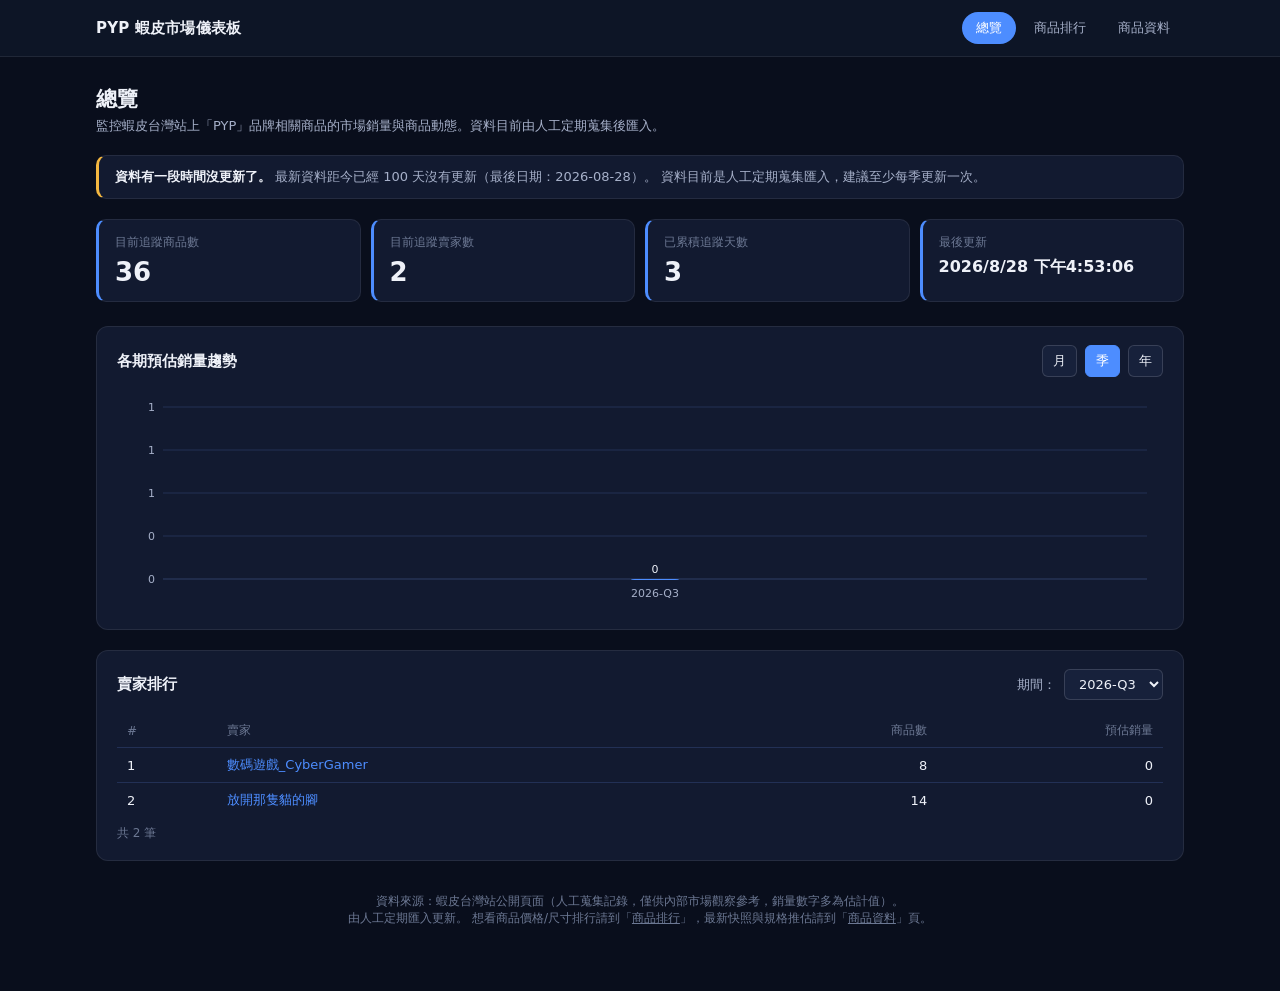
==== commit 0a17de6c: "6363" ====
--- a/docs/index.html
+++ b/docs/index.html
@@ -13,6 +13,7 @@
     <a class="brand" href="index.html">PYP 蝦皮市場儀表板</a>
     <div class="nav-links">
       <a href="index.html" data-nav="home">總覽</a>
+      <a href="ranking.html" data-nav="ranking">商品排行</a>
       <a href="products.html" data-nav="products">商品資料</a>
     </div>
   </div>
@@ -56,6 +57,7 @@
       <h2>
         <span>各期預估銷量趨勢</span>
         <span class="controls">
+          <button id="btn-monthly">月</button>
           <button id="btn-quarterly" class="active">季</button>
           <button id="btn-annual">年</button>
         </span>
@@ -94,7 +96,7 @@
 
   <footer>
     資料來源：蝦皮台灣站公開頁面（人工蒐集記錄，僅供內部市場觀察參考，銷量數字多為估計值）。
-    <br />由人工定期匯入更新。&nbsp;想看商品的價格與尺寸明細，請到「<a href="products.html">商品資料</a>」頁。
+    <br />由人工定期匯入更新。&nbsp;想看商品價格/尺寸排行請到「<a href="ranking.html">商品排行</a>」，最新快照與規格推估請到「<a href="products.html">商品資料</a>」頁。
   </footer>
 
 </div>
@@ -136,9 +138,10 @@
   }
 
   async function main() {
-    const [meta, latest, quarterly, annual] = await Promise.all([
+    const [meta, latest, monthly, quarterly, annual] = await Promise.all([
       loadJSON("data/meta.json"),
       loadJSON("data/latest.json"),
+      loadJSON("data/monthly.json"),
       loadJSON("data/quarterly.json"),
       loadJSON("data/annual.json"),
     ]);
@@ -163,13 +166,14 @@
       document.getElementById("banner-stale").classList.add("show");
     }
 
-    const anyPartial = (quarterly || []).some(p => p.has_partial_data) || (annual || []).some(p => p.has_partial_data);
+    const anyPartial = (monthly || []).some(p => p.has_partial_data) || (quarterly || []).some(p => p.has_partial_data) || (annual || []).some(p => p.has_partial_data);
     if (anyPartial) {
       document.getElementById("banner-partial").classList.add("show");
     }
 
     let mode = "quarterly";
-    const dataByMode = { quarterly: quarterly || [], annual: annual || [] };
+    const dataByMode = { monthly: monthly || [], quarterly: quarterly || [], annual: annual || [] };
+    const modeButtons = { monthly: "btn-monthly", quarterly: "btn-quarterly", annual: "btn-annual" };
     const periodSelect = document.getElementById("period-select");
 
     function populatePeriodSelect() {
@@ -195,18 +199,16 @@
       renderForSelectedPeriod();
     }
 
-    document.getElementById("btn-quarterly").addEventListener("click", () => {
-      mode = "quarterly";
-      document.getElementById("btn-quarterly").classList.add("active");
-      document.getElementById("btn-annual").classList.remove("active");
+    function setMode(newMode) {
+      mode = newMode;
+      Object.entries(modeButtons).forEach(([m, btnId]) => {
+        document.getElementById(btnId).classList.toggle("active", m === newMode);
+      });
       refreshAll();
-    });
-    document.getElementById("btn-annual").addEventListener("click", () => {
-      mode = "annual";
-      document.getElementById("btn-annual").classList.add("active");
-      document.getElementById("btn-quarterly").classList.remove("active");
-      refreshAll();
-    });
+    }
+    document.getElementById("btn-monthly").addEventListener("click", () => setMode("monthly"));
+    document.getElementById("btn-quarterly").addEventListener("click", () => setMode("quarterly"));
+    document.getElementById("btn-annual").addEventListener("click", () => setMode("annual"));
     periodSelect.addEventListener("change", renderForSelectedPeriod);
 
     refreshAll();
--- a/docs/assets/style.css
+++ b/docs/assets/style.css
@@ -154,6 +154,15 @@
 
 .pager-info { font-size: 12px; color: var(--text-muted); }
 
+/* 表格已經不重複顯示「賣家」欄位時，改在表格正上方、靠左顯示目前的賣家名稱
+   （資料來源同一組賣家下拉選單，選單切換時這裡會同步更新）。 */
+.table-shop-label {
+  font-size: 12px;
+  font-weight: 600;
+  color: var(--text-secondary);
+  margin-bottom: 10px;
+}
+
 /* ---- Chart ---- */
 .chart-wrap { overflow-x: auto; }
 svg text { fill: var(--text-secondary); font-size: 11px; font-family: inherit; }
@@ -172,7 +181,7 @@
 }
 th { color: var(--text-muted); font-weight: 500; font-size: 12px; }
 td.num, th.num { text-align: right; font-variant-numeric: tabular-nums; }
-td.name-cell { white-space: normal; max-width: 300px; }
+td.name-cell { white-space: normal; max-width: 440px; }
 tr:last-child td { border-bottom: none; }
 tbody tr:hover td { background: var(--surface-raised); }
 
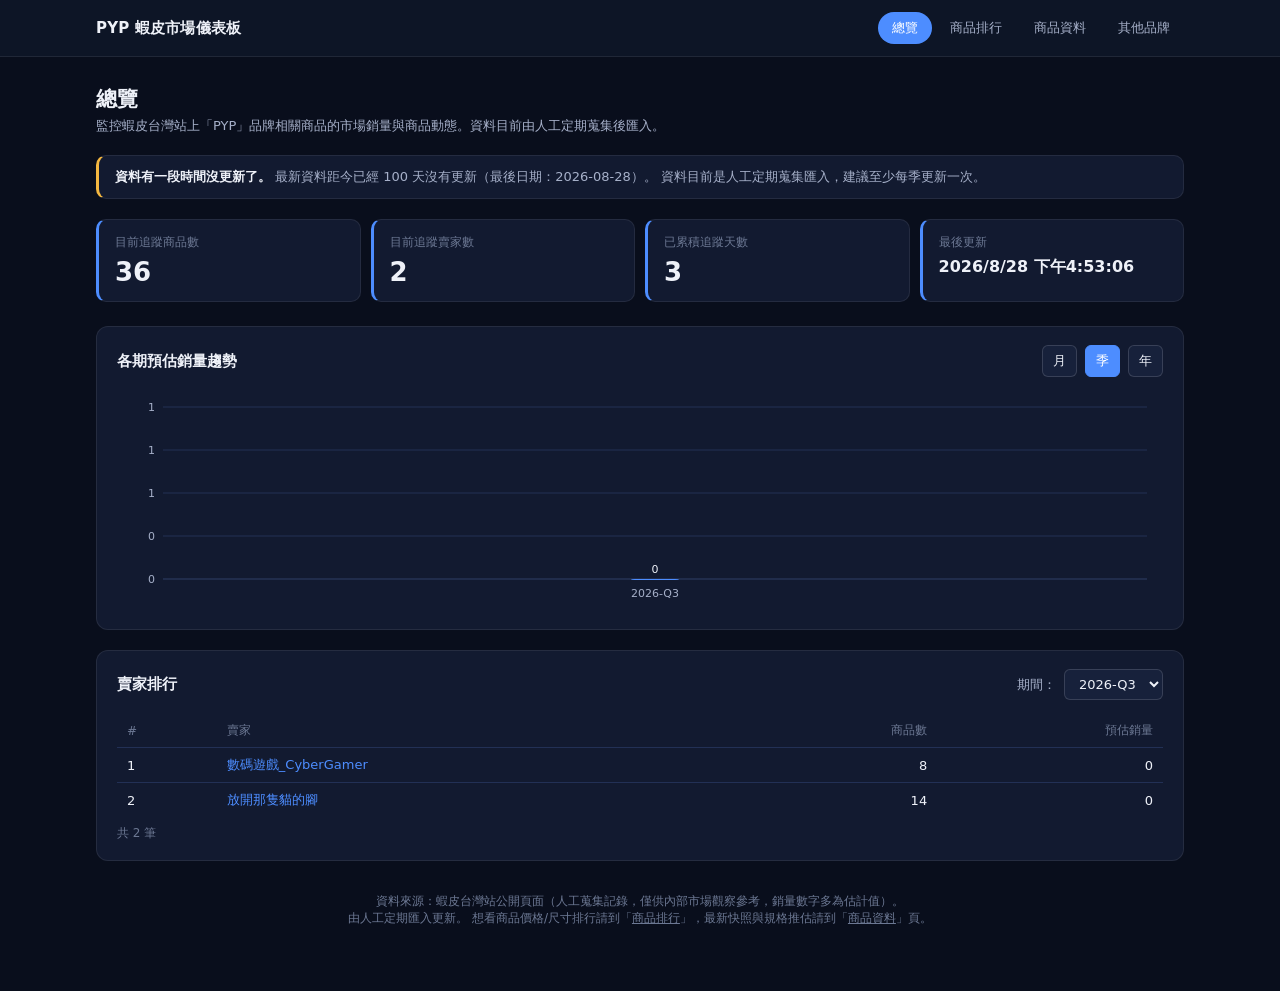
==== commit 9a108cac: "456" ====
--- a/docs/index.html
+++ b/docs/index.html
@@ -15,6 +15,7 @@
       <a href="index.html" data-nav="home">總覽</a>
       <a href="ranking.html" data-nav="ranking">商品排行</a>
       <a href="products.html" data-nav="products">商品資料</a>
+      <a href="other-brands.html" data-nav="other-brands">其他品牌</a>
     </div>
   </div>
 </nav>
